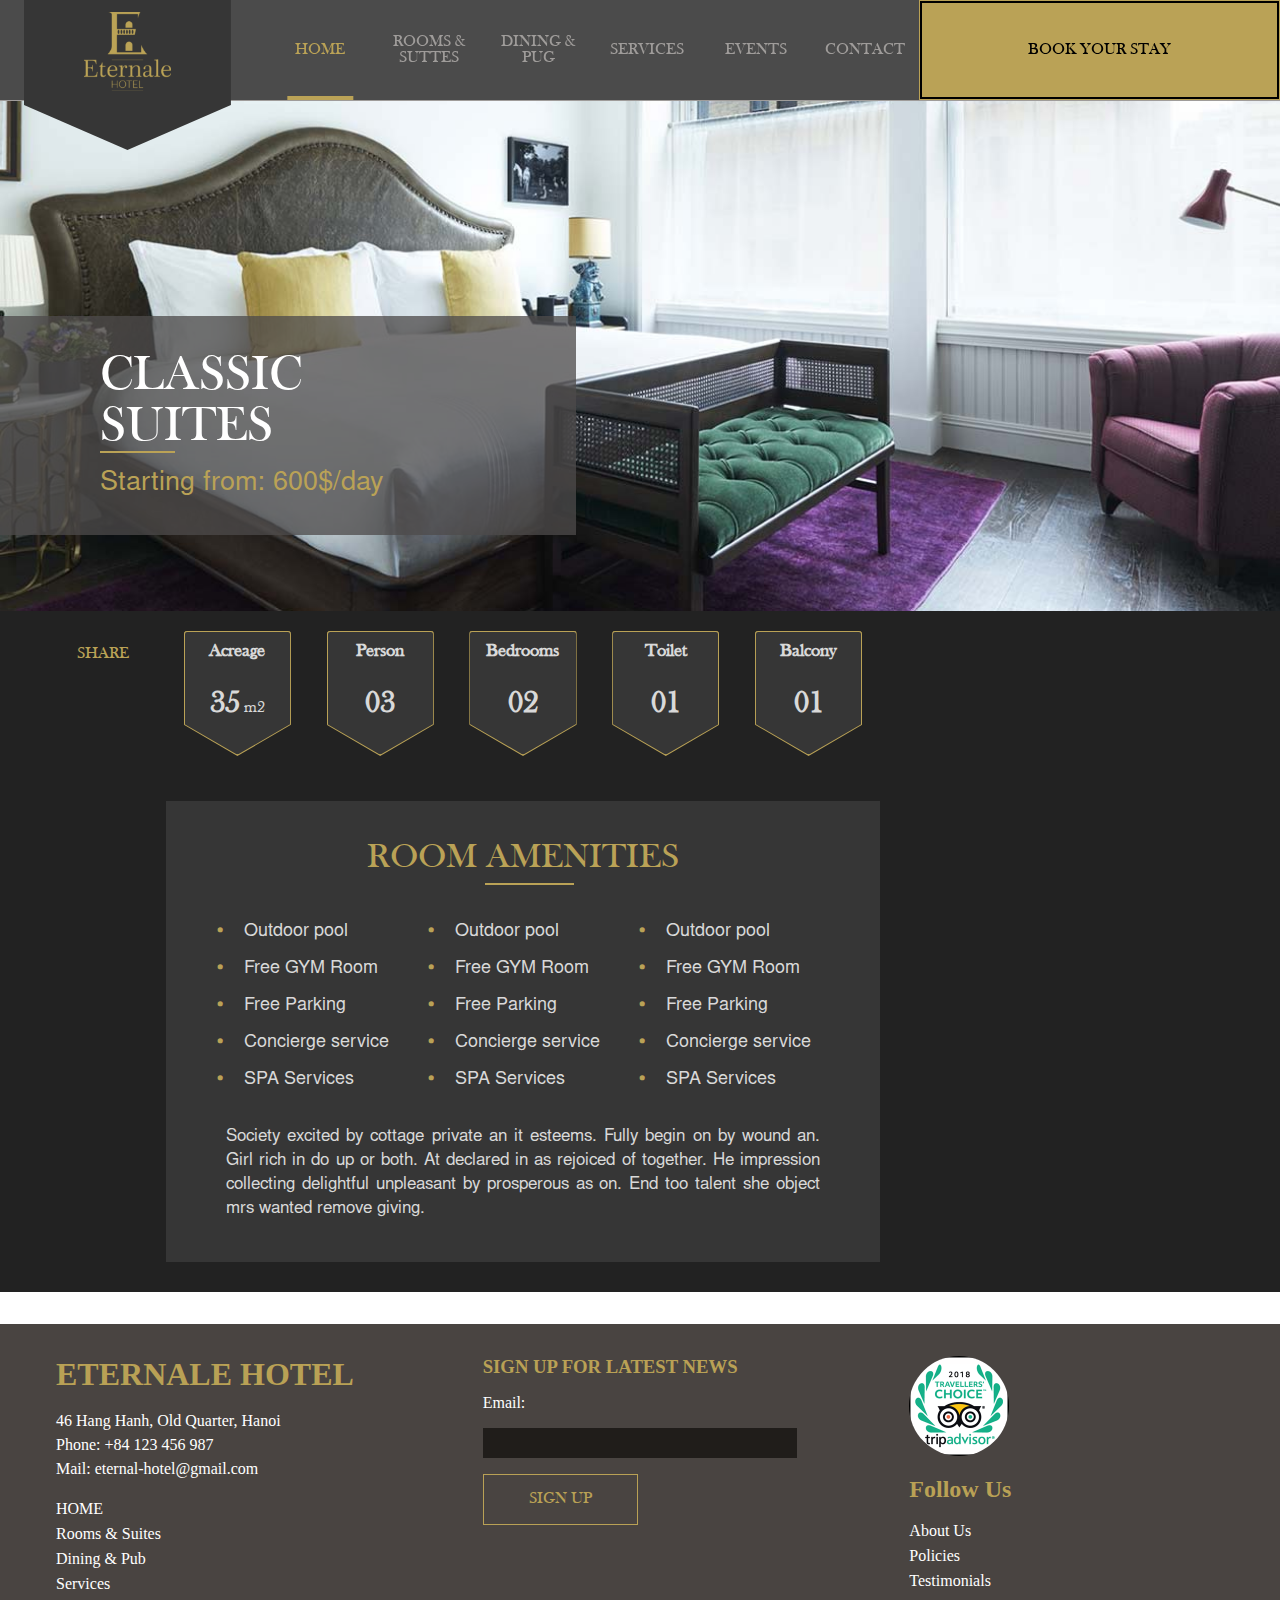
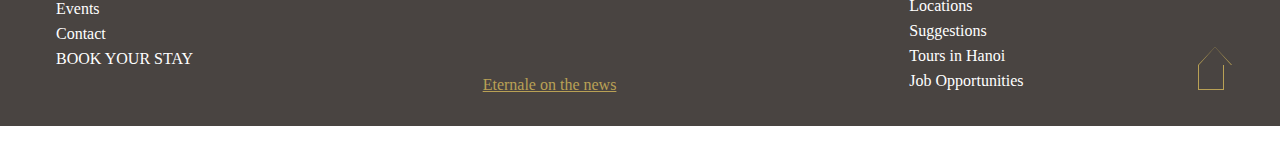
==== detail-room.html @ 421c46ee "detail" ====
<!DOCTYPE html>
<html lang="en">

<head>
    <meta charset="UTF-8">
    <meta name="viewport" content="width=device-width, initial-scale=1.0">
    <meta http-equiv="X-UA-Compatible" content="ie=edge">
    <title>Eternale</title>
    <link rel="stylesheet" href="style/style.css">
    <link rel="stylesheet" href="https://use.fontawesome.com/releases/v5.5.0/css/all.css" integrity="sha384-B4dIYHKNBt8Bc12p+WXckhzcICo0wtJAoU8YZTY5qE0Id1GSseTk6S+L3BlXeVIU"
        crossorigin="anonymous">
    <link href="https://fonts.googleapis.com/css?family=Lato" rel="stylesheet">
    <link rel="stylesheet" href="style/swiper.min.css">
    <link rel="stylesheet" href="https://use.fontawesome.com/releases/v5.5.0/css/all.css" integrity="sha384-B4dIYHKNBt8Bc12p+WXckhzcICo0wtJAoU8YZTY5qE0Id1GSseTk6S+L3BlXeVIU"
    crossorigin="anonymous">
</head>

<body>
    <header>
        <nav class="menu-bar">
            <ul class="menu">
                <li class="menu-item">
                    <div class="home">
                        <a class="home-logo-link" href="#"><img src="img/header/logo.png" alt=""></a>
                        <div class="home-explore">
                            <div class="home-explore-close"><i id="btn-home-explore-close" class="fas fa-times"></i></div>
                            <div class="home-explore-title"><span>explore</span></div>
                            <div class="home-explore-lists">
                                <a href="#">About us</a>
                                <a href="#">Policies</a>
                                <a href="#">Testimonial</a>
                                <a href="#">Location</a>
                                <a href="#">Suggesttions</a>
                                <a href="#">Tours in Hanoi</a>
                                <a href="#">Job Opportunities</a>
                                <a href="#">eng</a>
                            </div>
                        </div>
                        <span class="home-sildebar-btn"><i class="fas fa-angle-down"></i><span>
                    </div>
                </li>
                <li class="menu-item"><a class="menu-item__link" href="#">home</a></li>
                <li class="menu-item"><a class="menu-item__link" href="#">rooms & suttes</a>
                    <div class="menu-dropdown">
                        <div class="menu-dropdown-card">
                            <div class="menu-dropdown-img">
                                <img src="img/header/room1.png" alt="room1">
                            </div>
                            <div class="menu-dropdown__link">
                                <a href="#">rooms</a>
                            </div>
                        </div>
                        <div class="menu-dropdown-card">
                            <div class="menu-dropdown-img">
                                <img src="img/header/room2.png" alt="room1">
                            </div>
                            <div class="menu-dropdown__link">
                                <a href="#">suites</a>
                            </div>
                        </div>
                        <div class="menu-dropdown-card">
                            <div class="menu-dropdown-img">
                                <img src="img/header/room3.png" alt="room1">
                            </div>
                            <div class="menu-dropdown__link">
                                <a href="#">apartments</a>
                            </div>
                        </div>
                    </div>
                </li>
                <li class="menu-item"><a class="menu-item__link" href="#">dining & pug</a></li>
                <li class="menu-item"><a class="menu-item__link" href="#">services</a>
                    <div class="menu-dropdown">
                        <div class="menu-dropdown-card">
                            <div class="menu-dropdown-img">
                                <img src="img/header/services1.png" alt="room1">
                            </div>
                            <div class="menu-dropdown__link">
                                <a href="#">pool</a>
                            </div>
                        </div>
                        <div class="menu-dropdown-card">
                            <div class="menu-dropdown-img">
                                <img src="img/header/services2.png" alt="room1">
                            </div>
                            <div class="menu-dropdown__link">
                                <a href="#">gymnastic</a>
                            </div>
                        </div>
                        <div class="menu-dropdown-card">
                            <div class="menu-dropdown-img">
                                <img src="img/header/services3.png" alt="room1">
                            </div>
                            <div class="menu-dropdown__link">
                                <a href="#">yoga</a>
                            </div>
                        </div>
                        <div class="menu-dropdown-card">
                            <div class="menu-dropdown-img">
                                <img src="img/header/services4.png" alt="room1">
                            </div>
                            <div class="menu-dropdown__link">
                                <a href="#">massage</a>
                            </div>
                        </div>
                    </div>
                </li>
                <li class="menu-item"><a class="menu-item__link" href="#">events</a> </li>
                <li class="menu-item"><a class="menu-item__link" href="#">contact</a> </li>
                <li class="menu-item"><a class="menu-item__link" href="#">book your stay</a></li>
            </ul>
        </nav>
    </header>
    <div class="room-detail">
        <div class="rd-banner">
            <div class="rd-text">
                <h1>Classic suites</h1>
                <span>Starting from: 600$/day</span>
            </div>
        </div>
        <div class="rd-content">
            <div class="rd-left">
                <div class="btn-share">
                    <div class="button--share--group">
                        <p>SHARE</p>
                        <ul>
                            <li><a href=""><i class="fab fa-instagram"></i></a></li>
                            <li><a href=""><i class="fab fa-twitter"></i></a></li>
                            <li><a href=""><i class="fab fa-facebook"></i></a></li>
                        </ul>
                    </div>
                </div>
                <div class="detail-content">
                    <div class="detail-items">
                        <div class="d-item">
                            <div class="single">
                                <p>Acreage</p>
                                <span class="dt">35</span>
                                <span class="dv">m2</span>
                            </div>
                        </div>
                        <div class="d-item">
                            <div class="single">
                                <p>Person</p>
                                <span class="dt">03</span>
                            </div>
                        </div>
                        <div class="d-item">
                            <div class="single">
                                <p>Bedrooms</p>
                                <span class="dt">02</span>
                            </div>
                        </div>
                        <div class="d-item">
                            <div class="single">
                                <p>Toilet</p>
                                <span class="dt">01</span>
                            </div>
                        </div>
                        <div class="d-item">
                            <div class="single">
                                <p>Balcony</p>
                                <span class="dt">01</span>
                            </div>
                        </div>
                    </div>
                    <div class="detail-row">
                        <div class="amenities">
                            <div class="content-text">
                                <h1>Room Amenities</h1>
                            </div>
                            <div class="content-detail">
                                <div class="r-col-4">
                                    <ul>
                                        <li>Outdoor pool</li>
                                        <li>Free GYM Room</li>
                                        <li>Free Parking</li>
                                        <li>Concierge service</li>
                                        <li>SPA Services</li>
                                    </ul>
                                </div>
                                <div class="r-col-4">
                                    <ul>
                                        <li>Outdoor pool</li>
                                        <li>Free GYM Room</li>
                                        <li>Free Parking</li>
                                        <li>Concierge service</li>
                                        <li>SPA Services</li>
                                    </ul>
                                </div>
                                <div class="r-col-4">
                                    <ul>
                                        <li>Outdoor pool</li>
                                        <li>Free GYM Room</li>
                                        <li>Free Parking</li>
                                        <li>Concierge service</li>
                                        <li>SPA Services</li>
                                    </ul>
                                </div>
                            </div>
                            <div class="content-text-2">
                                <p>Society excited by cottage private an it esteems. Fully begin on by wound an. Girl rich in do up or both. At declared in as rejoiced of together. He impression collecting delightful unpleasant by prosperous as on. End too talent she object mrs wanted remove giving. </p>
                            </div>
                        </div>
                    </div>
                </div>
            </div>
            <div class="rd-right"></div>
        </div>
        <footer class="main--footer">
            <div class="main--footer--wrapper">
                <div class="main--footer--content">
                <div class="main--footer--content--about">
                    <h2>Eternale Hotel</h2>
                    <div class="main--footer--content--about--info">
                        <p>46 Hang Hanh, Old Quarter, Hanoi</p>
                        <p>Phone: +84 123 456 987</p>
                        <p>Mail: eternal-hotel@gmail.com</p>
                    </div>
                    <ul class="main--footer--content--list">
                        <li><a href="">Home</a></li>
                        <li><a href="">Rooms & Suites</a></li>
                        <li><a href="">Dining & Pub</a></li>
                        <li><a href="">Services</a></li>
                        <li><a href="">Events</a></li>
                        <li><a href="">Contact</a></li>
                        <li><a href="">Book Your Stay</a></li>
                    </ul>
                </div>
                <div class="main--footer--content--signup">
                    <div class="main--footer--content--signup--wrapper">
                        <h3>Sign Up For Latest News</h3>
                        <label class="main--footer--content--signupemail--label" for="main--footer--content--signupemail">Email:</label>
                        <input type="text" class="main--footer--content--signupemail--input" id="main--footer--content--signupemail" />
                        <div class="button__frame">
                            <div class="button__empty">Sign Up</div>
                        </div>
                        <a href="#">Eternale on the news</a>
                    </div>

                </div>
                <div class="main--footer--content--follow">
                    <div class="main--footer--content--follow--wrapper">
                        <div class="main--footer--content--follow--award">
                            <!-- <img src="/img/TRIP1.png" alt=""> -->
                        </div>
                        <ul class="main--footer--content--follow--followus">
                            <li>Follow Us</li>
                            <li><a href=""><i class="fab fa-instagram"></i></a></li>
                            <li><a href=""><i class="fab fa-twitter"></i></a></li>
                            <li><a href=""><i class="fab fa-facebook-f"></i></a></li>
                        </ul>
                    <ul class="main--footer--content--follow--about">
                        <li><a href="">About Us</a></li>
                        <li><a href="">Policies</a></li>
                        <li><a href="">Testimonials</a></li>
                        <li><a href="">Locations</a></li>
                        <li><a href="">Suggestions</a></li>
                        <li><a href="">Tours in Hanoi</a></li>
                        <li><a href="">Job Opportunities</a></li>
                    </ul>
                    <div class="main--footer--content--follow--totop--wrapper">
                        <div class="main--footer--content--follow--totop">
                            <i class="fas fa-long-arrow-alt-up"></i>
                        </div>
                    </div>
                    </div>
                </div>
            </div>
            </div>
        </footer>
    </div>

    <script src="js/swiper.min.js"></script>
    <script re src="js/main.js"></script>
	<script type="text/javascript">
		function openContactForm() {
			let element = document.querySelector('.main1--contact--center');
			element.classList.toggle('main1--contact--center__open');
		}

		function submitForm() {
			document.getElementById('bookform').submit();
		}

		document.addEventListener('DOMContentLoaded', function() {
			let liTags = document.getElementsByTagName('li');

			for (let index in liTags) {
				if (parseInt(liTags[index].innerHTML) >= 1 && parseInt(liTags[index].innerHTML) <= 20 && liTags[index].parentElement.parentElement.classList.value.indexOf('main--book--center--content--calendar1') > -1) {
					// liTags[index].style.color= '#9e9b99';
					liTags[index].classList.add('main--book--center--content--calendar--days__unavailable');
				}
			}
		});
        var swiper = new Swiper('.swiper-container', {
        slidesPerView: 3,
        spaceBetween: 0,
        loop: true,
        pagination: {
            el: '.swiper-pagination',
            clickable: true,
        },
        });
	</script>
</body>

</html>
---- style/style.css ----
@import "header.css";
@import "room.css";
@import "footer.css";
@import "location.css";

@font-face {
    font-family: baskerville-old-face;
    src: url(../Font/BASKVILL.ttf);
  }

@font-face {
    font-family: light;
    src: url(../Font/Freight\ Big\ Pro\ Light.otf);
}

@font-face {
    font-family: nimbus-reg;
    src: url(../Font/NimbusSanL-Reg.otf);
}

@font-face {
    font-family: nimbus-light;
    src: url(../Font/Nimbus-Sans-D-OT-Light-Extended_32750.ttf);
}

*, body {
    margin: 0;
    padding: 0;
    font-family: baskerville-old-face;
}

.wrapper {
    width: 100%;
    overflow: hidden;
}
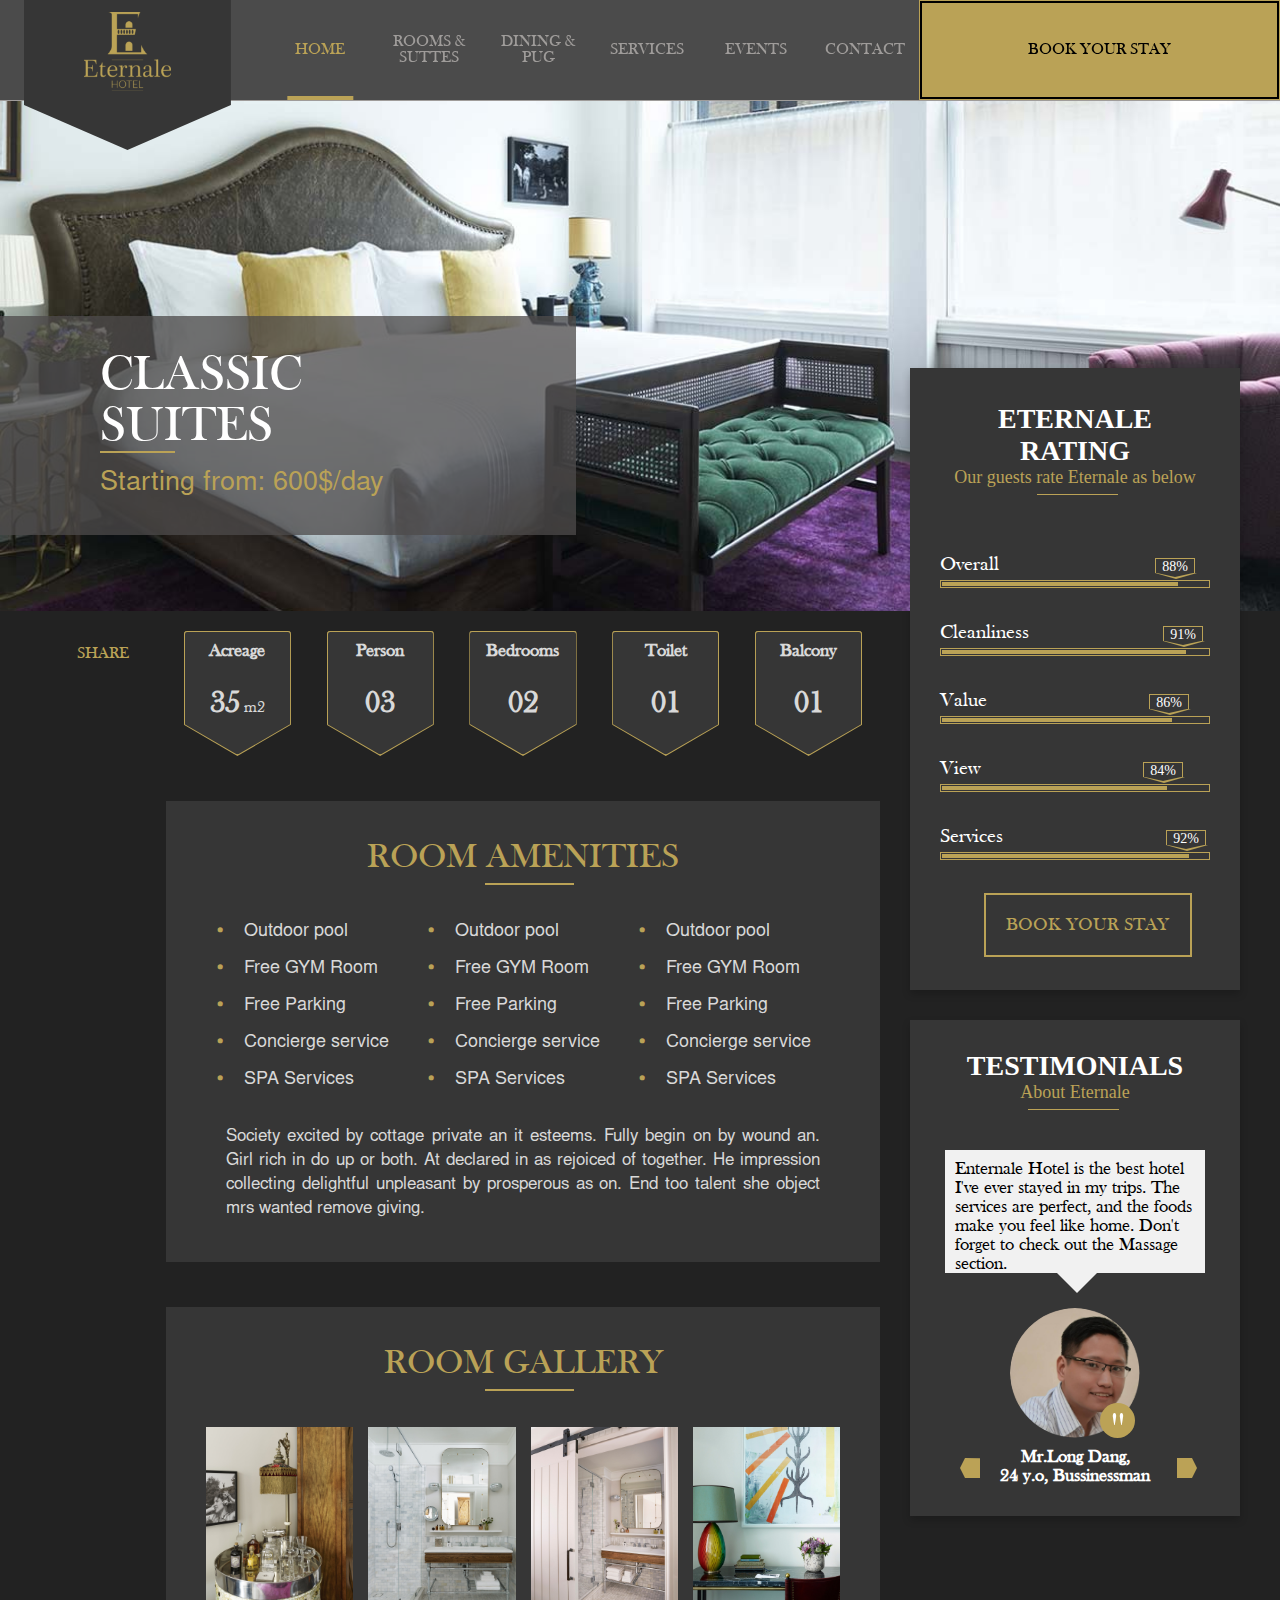
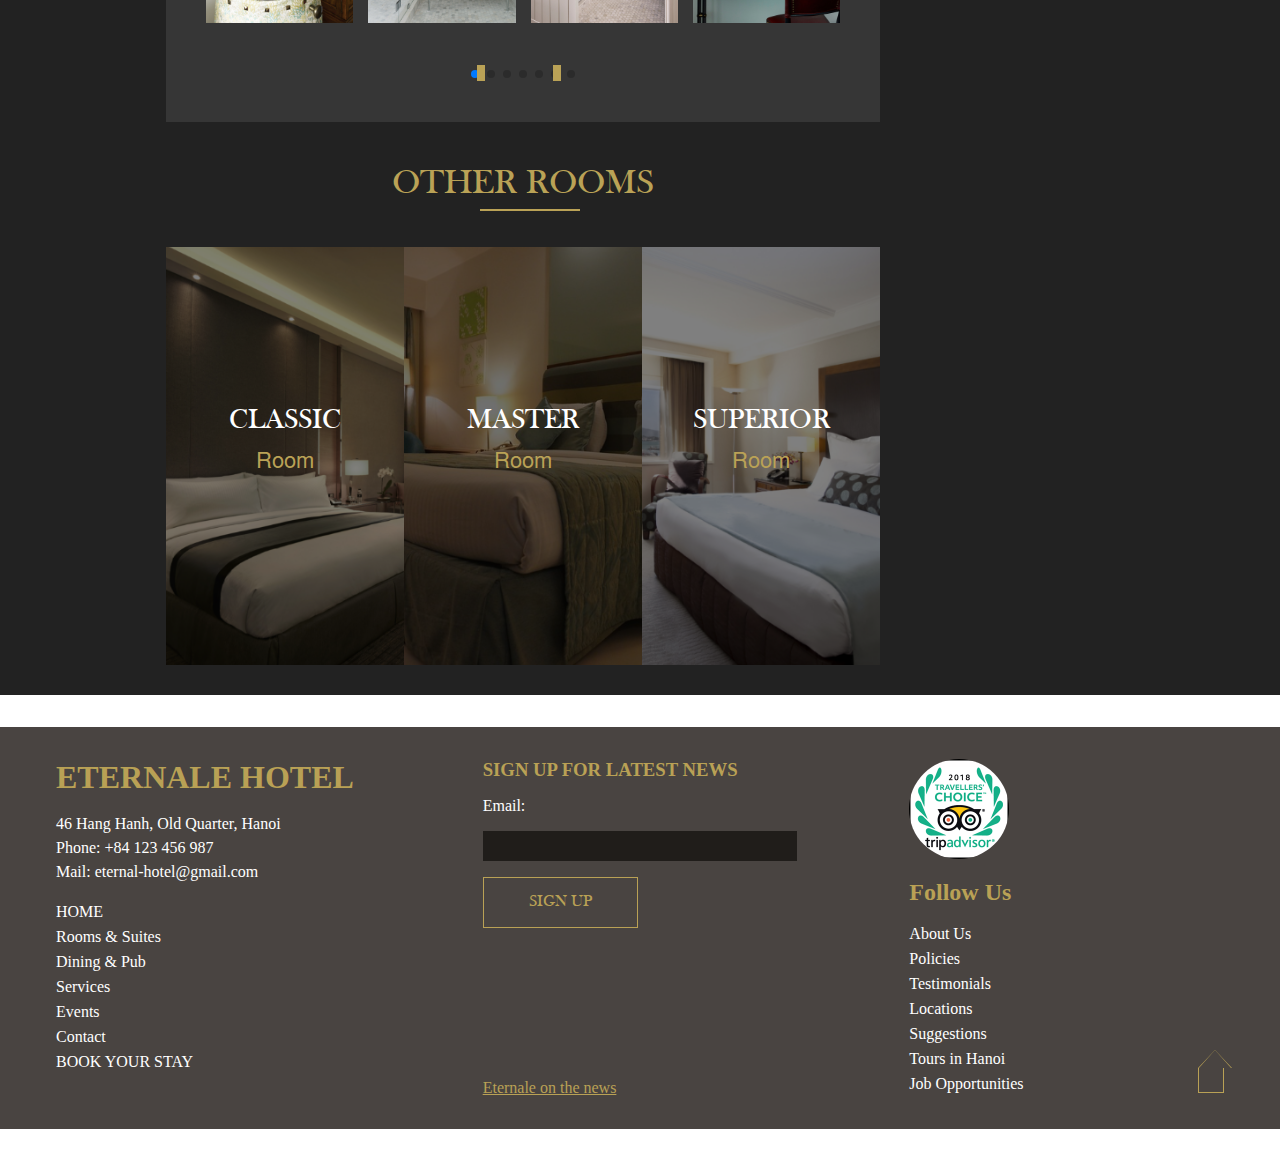
==== commit 2280d5c0: "room-detail" ====
--- a/detail-room.html
+++ b/detail-room.html
@@ -203,9 +203,175 @@
                             </div>
                         </div>
                     </div>
+                    <div class="detail-row">
+                        <div class="r-gallery">
+                            <div class="content-text">
+                                <h1>Room Gallery</h1>
+                            </div>
+                            <div class="content-detail">
+                                <div class="swiper-container room-slide">
+                                    <div class="swiper-wrapper">
+                                        <div class="swiper-slide">
+                                            <div class="room-slide1 rl">
+                                                <img src="img/image_1480627577.jpg" alt="">
+                                            </div>
+                                        </div>
+                                        <div class="swiper-slide">
+                                            <div class="room-slide2 rl">
+                                                <img src="img/image_1483050132.jpg" alt="">
+                                            </div>
+                                        </div>
+                                        <div class="swiper-slide">
+                                            <div class="room-slide3 rl">
+                                                <img src="img/image_1484678237.jpg" alt="">
+                                            </div>
+                                        </div>
+                                        <div class="swiper-slide">
+                                            <div class="room-slide4 rl">
+                                                <img src="img/image_1484678238.jpg" alt="">
+                                            </div>
+                                        </div>
+                                        <div class="swiper-slide">
+                                            <div class="room-slide5 rl">
+                                                <img src="img/image_1483050132.jpg" alt="">
+                                            </div>
+                                        </div>
+                                    </div>
+                                    <!-- Add Pagination -->
+                                    <div class="swiper-pagination" style="bottom: 0px"></div>
+                                    <!-- Add Arrows -->
+                                    <div class="control">
+                                        <div class="swiper-button-next swiper-button-next--home" style="margin-top: -6px;right: 41%; height: 15px; top: 95.5%; background: none;">
+                                            <span id="arrow-right" class="arrow">
+                                                <i class="fas fa-angle-right"></i>
+                                            </span>
+                                        </div>
+                                        <div class="swiper-button-prev swiper-button-prev--home" style="top: 95.5%; height: 15px; left: auto; right: 53%; margin-top: -6px; background: none;">
+                                            <span id="arrow-left" class="arrow">
+                                                <i class="fas fa-angle-left"></i>
+                                            </span>
+                                        </div>
+                                    </div>
+                                </div>
+                            </div>
+                        </div>
+                    </div>
+                    <div class="detail-row">
+                        <div class="other-room">
+                            <div class="content-text">
+                                <h1>Other Rooms</h1>
+                            </div>
+                            <div class="content-detail">
+                                <div class="o-room">
+                                    <div class="col">
+                                        <div class="classic">
+                                            <div class="classic-text">
+                                                <h1>Classic</h1>
+                                                <h3 class="text-color">Room</h3>
+                                            </div>
+                                        </div>
+                                        <div class="rs-gra"></div>
+                                    </div>
+                                    <div class="col-2">
+                                        <div class="master">
+                                            <div class="master-text">
+                                                <h1>Master</h1>
+                                                <h3 class="text-color">Room</h3>
+                                            </div>
+                                        </div>
+                                        <div class="rs-gra-2"></div>
+                                    </div>
+                                    <div class="col-2 nth-2">
+                                        <div class="superior">
+                                            <div class="superior-text">
+                                                <h1>Superior</h1>
+                                                <h3 class="text-color">Room</h3>
+                                            </div>
+                                        </div>
+                                        <div class="rs-gra-2"></div>
+                                    </div>
+                                </div>
+                            </div>
+                        </div>
+                    </div>
                 </div>
             </div>
-            <div class="rd-right"></div>
+            <div class="rd-right">
+                <div class="col-right">
+                    <div class="rating">
+                        <div class="title">
+                            <h1>ETERNALE RATING</h1>
+                            <p>Our guests rate Eternale as below</p>
+                            <hr>
+                        </div>
+                        <div class="static">
+                            <section>
+                                <ul>
+                                    <li class="li-item li--item__overrall">
+                                        <p>Overall</p>
+                                        <div class='static--bar static--bar__overall'></div>
+                                        <span class="base">88%</span>
+                                    </li>
+                                    <li class="li--item__cleanliness">
+                                        <p>Cleanliness</p>
+                                        <div class='static--bar static--bar__cleanliness'></div>
+                                        <span class="base" style="right: 7px;">91%</span>
+                                    </li>
+                                    <li class="li--item__value">
+                                        <p>Value</p>
+                                        <div class='static--bar static--bar__value'></div>
+                                        <span class="base" style="right: 21px;">86%</span>
+                                    </li>
+                                    <li class="li--item__view">
+                                        <p>View</p>
+                                        <div class='static--bar static--bar__view'></div>
+                                        <span class="base" style="right: 27px;">84%</span>
+                                    </li>
+                                    <li class="li--item__services">
+                                        <p>Services</p>
+                                        <div class='static--bar static--bar__services'></div>
+                                        <span class="base" style="right: 4px;">92%</span>
+                                    </li>
+                                </ul>
+                            </section>
+                        </div>
+                        <button class="bys-btn">
+                            BOOK YOUR STAY
+                        </button>
+                    </div>
+                    <div class="testimonial">
+                        <div class="title">
+                                <h1>TESTIMONIALS</h1>
+                                <p>About Eternale</p>
+                                <hr>
+                            </div>
+                        <div class="card">
+                            <div class="profile_info">
+                                <p>Enternale Hotel is the best hotel I've ever stayed in my trips.
+                                The services are perfect, and the foods make you feel like
+                                home. Don't forget to check out the Massage section.
+                                </p>
+                            </div>
+                            <div class="profile--creator">
+                                <div class="profile_info-image">
+                                    <img src="img/location/profile.png" alt="profile" >
+                                </div>
+                                <h3>
+                                    Mr.Long Dang, <br> 24 y.o, Bussinessman
+                                </h3>
+                            </div>
+                            <div class="dir--btn">
+                                <button class="dir--btn__ dir--btn__pre">
+                                    <i class="fas fa-chevron-up"></i>
+                                </button>
+                                <button class="dir--btn__ dir--btn__next">
+                                    <i class="fas fa-chevron-up"></i>
+                                </button>
+                            </div>
+                        </div>
+                    </div>
+                </div>
+            </div>
         </div>
         <footer class="main--footer">
             <div class="main--footer--wrapper">
@@ -294,13 +460,27 @@
 			}
 		});
         var swiper = new Swiper('.swiper-container', {
-        slidesPerView: 3,
-        spaceBetween: 0,
-        loop: true,
-        pagination: {
-            el: '.swiper-pagination',
-            clickable: true,
-        },
+            slidesPerView: 3,
+            spaceBetween: 0,
+            loop: true,
+            pagination: {
+                el: '.swiper-pagination',
+                clickable: true,
+            },
+        });
+        var swiper2 = new Swiper('.swiper-container.room-slide', {
+            slidesPerView: 4,
+            spaceBetween: 15,
+            loop: true,
+            pagination: {
+                el: '.swiper-pagination',
+                type: 'fraction',
+                clickable: true,
+            },
+            navigation: {
+                nextEl: '.swiper-button-next',
+                prevEl: '.swiper-button-prev',
+            },
         });
 	</script>
 </body>
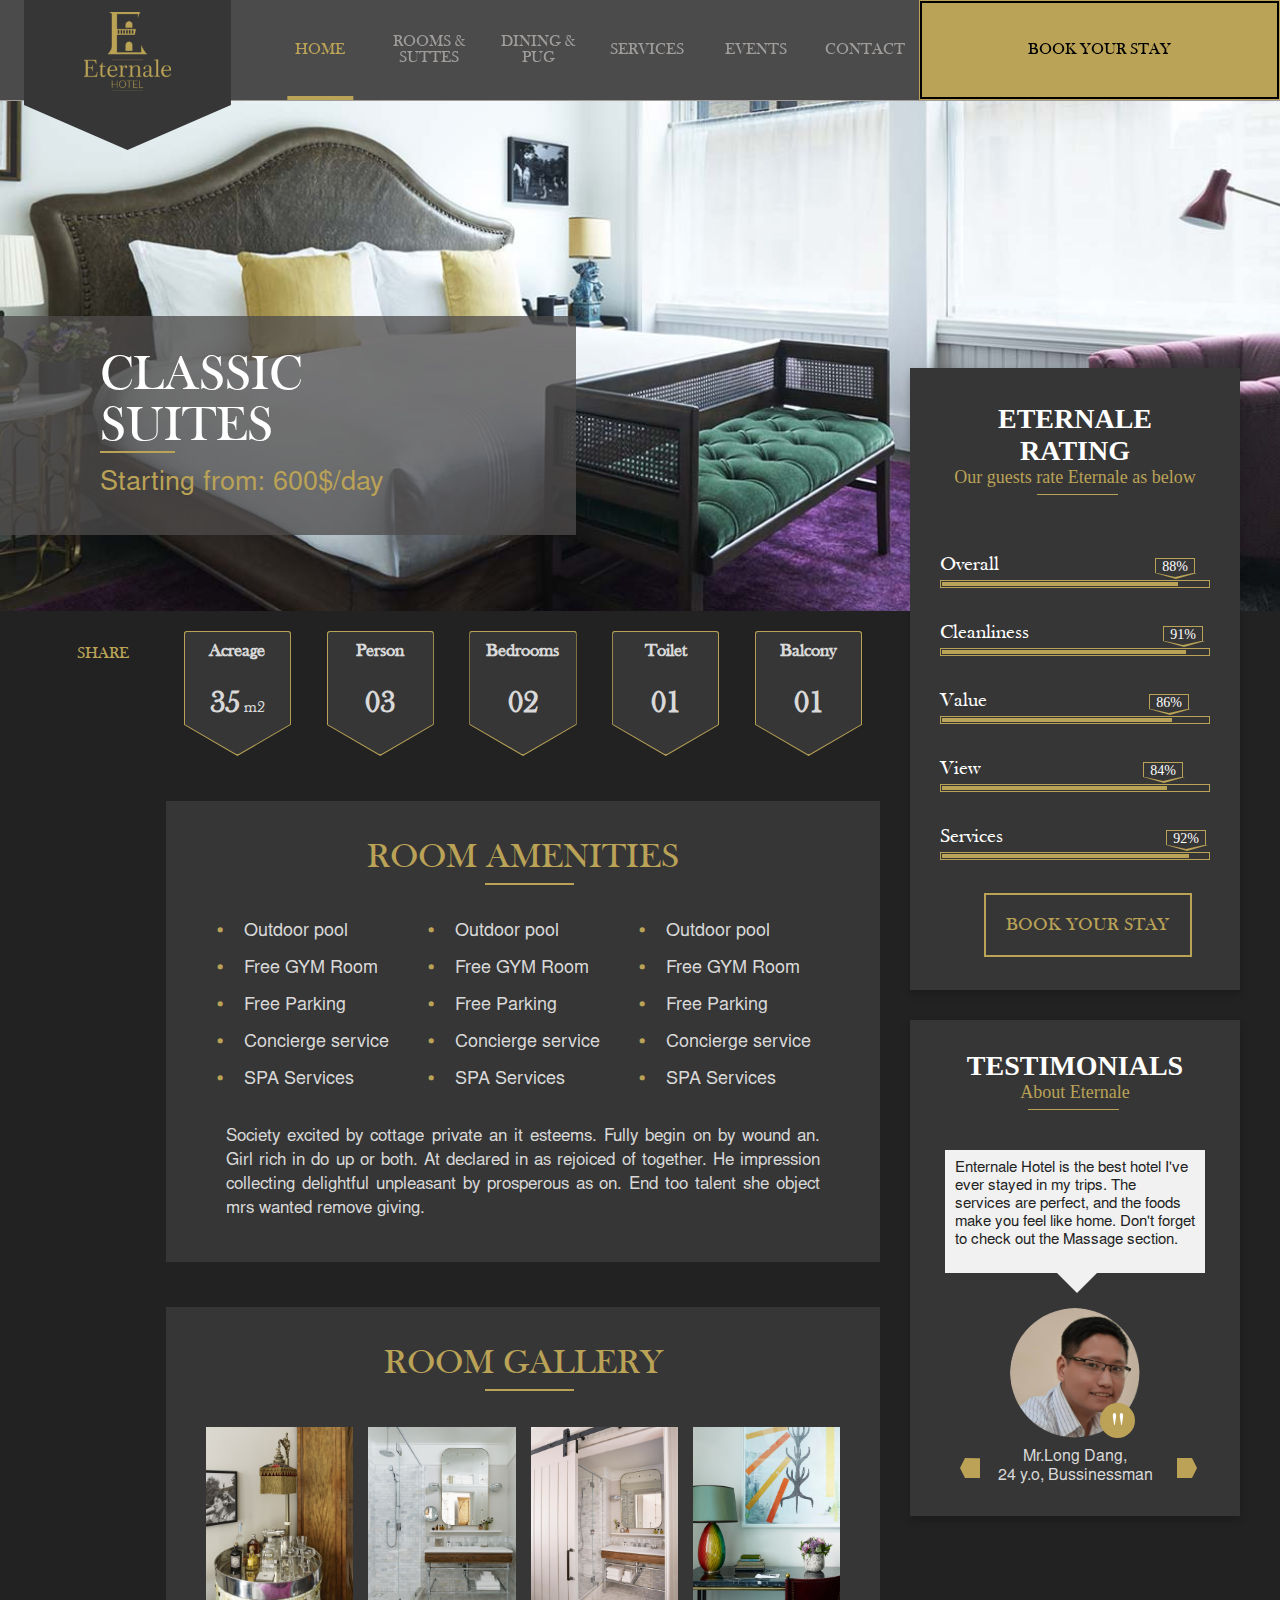
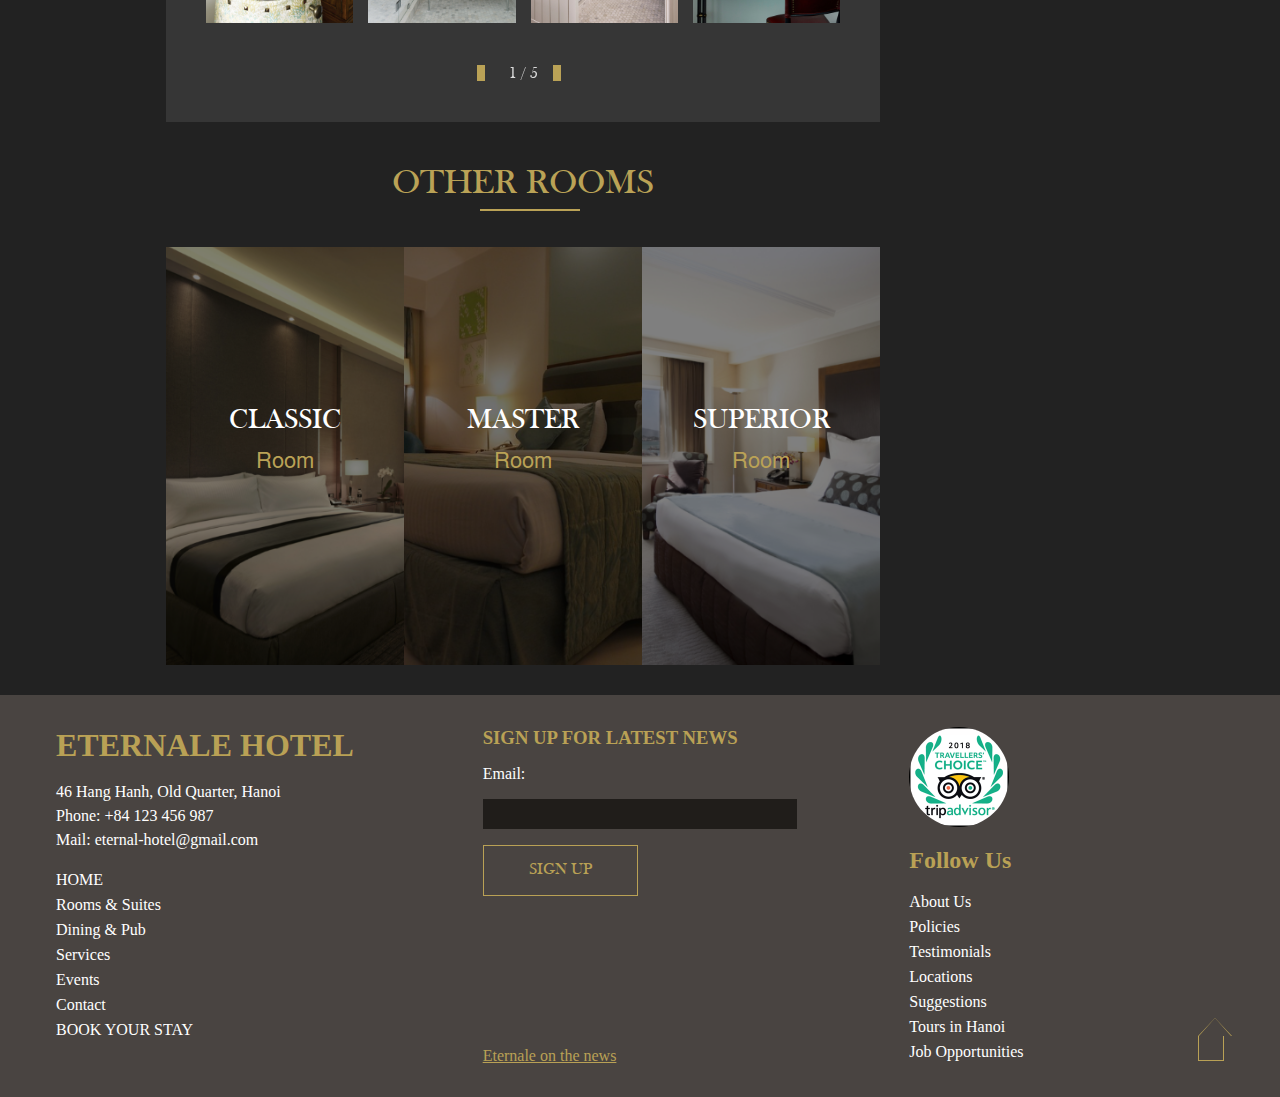
==== commit a8654538: "done" ====
--- a/detail-room.html
+++ b/detail-room.html
@@ -215,30 +215,65 @@
                                             <div class="room-slide1 rl">
                                                 <img src="img/image_1480627577.jpg" alt="">
                                             </div>
+                                            <div class="d-gra">
+                                                <div class="d-icon">
+                                                    <div class="show-more">
+                                                        <a href=""><i class="fas fa-search"></i></a>
+                                                    </div>
+                                                </div>
+                                            </div>
                                         </div>
                                         <div class="swiper-slide">
                                             <div class="room-slide2 rl">
                                                 <img src="img/image_1483050132.jpg" alt="">
                                             </div>
+                                            <div class="d-gra">
+                                                <div class="d-icon">
+                                                    <div class="show-more">
+                                                        <a href=""><i class="fas fa-search"></i></a>
+                                                    </div>
+                                                </div>
+                                            </div>
                                         </div>
                                         <div class="swiper-slide">
                                             <div class="room-slide3 rl">
                                                 <img src="img/image_1484678237.jpg" alt="">
                                             </div>
+                                            <div class="d-gra">
+                                                <div class="d-icon">
+                                                    <div class="show-more">
+                                                        <a href=""><i class="fas fa-search"></i></a>
+                                                    </div>
+                                                </div>
+                                            </div>
                                         </div>
                                         <div class="swiper-slide">
                                             <div class="room-slide4 rl">
                                                 <img src="img/image_1484678238.jpg" alt="">
                                             </div>
+                                            <div class="d-gra">
+                                                <div class="d-icon">
+                                                    <div class="show-more">
+                                                        <a href=""><i class="fas fa-search"></i></a>
+                                                    </div>
+                                                </div>
+                                            </div>
                                         </div>
                                         <div class="swiper-slide">
                                             <div class="room-slide5 rl">
                                                 <img src="img/image_1483050132.jpg" alt="">
                                             </div>
+                                            <div class="d-gra">
+                                                <div class="d-icon">
+                                                    <div class="show-more">
+                                                        <a href=""><i class="fas fa-search"></i></a>
+                                                    </div>
+                                                </div>
+                                            </div>
                                         </div>
                                     </div>
                                     <!-- Add Pagination -->
-                                    <div class="swiper-pagination" style="bottom: 0px"></div>
+                                    <div class="swiper-pagination room-pagination" style="bottom: 0px"></div>
                                     <!-- Add Arrows -->
                                     <div class="control">
                                         <div class="swiper-button-next swiper-button-next--home" style="margin-top: -6px;right: 41%; height: 15px; top: 95.5%; background: none;">
@@ -459,23 +494,13 @@
 				}
 			}
 		});
-        var swiper = new Swiper('.swiper-container', {
-            slidesPerView: 3,
-            spaceBetween: 0,
-            loop: true,
-            pagination: {
-                el: '.swiper-pagination',
-                clickable: true,
-            },
-        });
         var swiper2 = new Swiper('.swiper-container.room-slide', {
             slidesPerView: 4,
             spaceBetween: 15,
             loop: true,
             pagination: {
-                el: '.swiper-pagination',
+                el: '.swiper-pagination.room-pagination',
                 type: 'fraction',
-                clickable: true,
             },
             navigation: {
                 nextEl: '.swiper-button-next',
